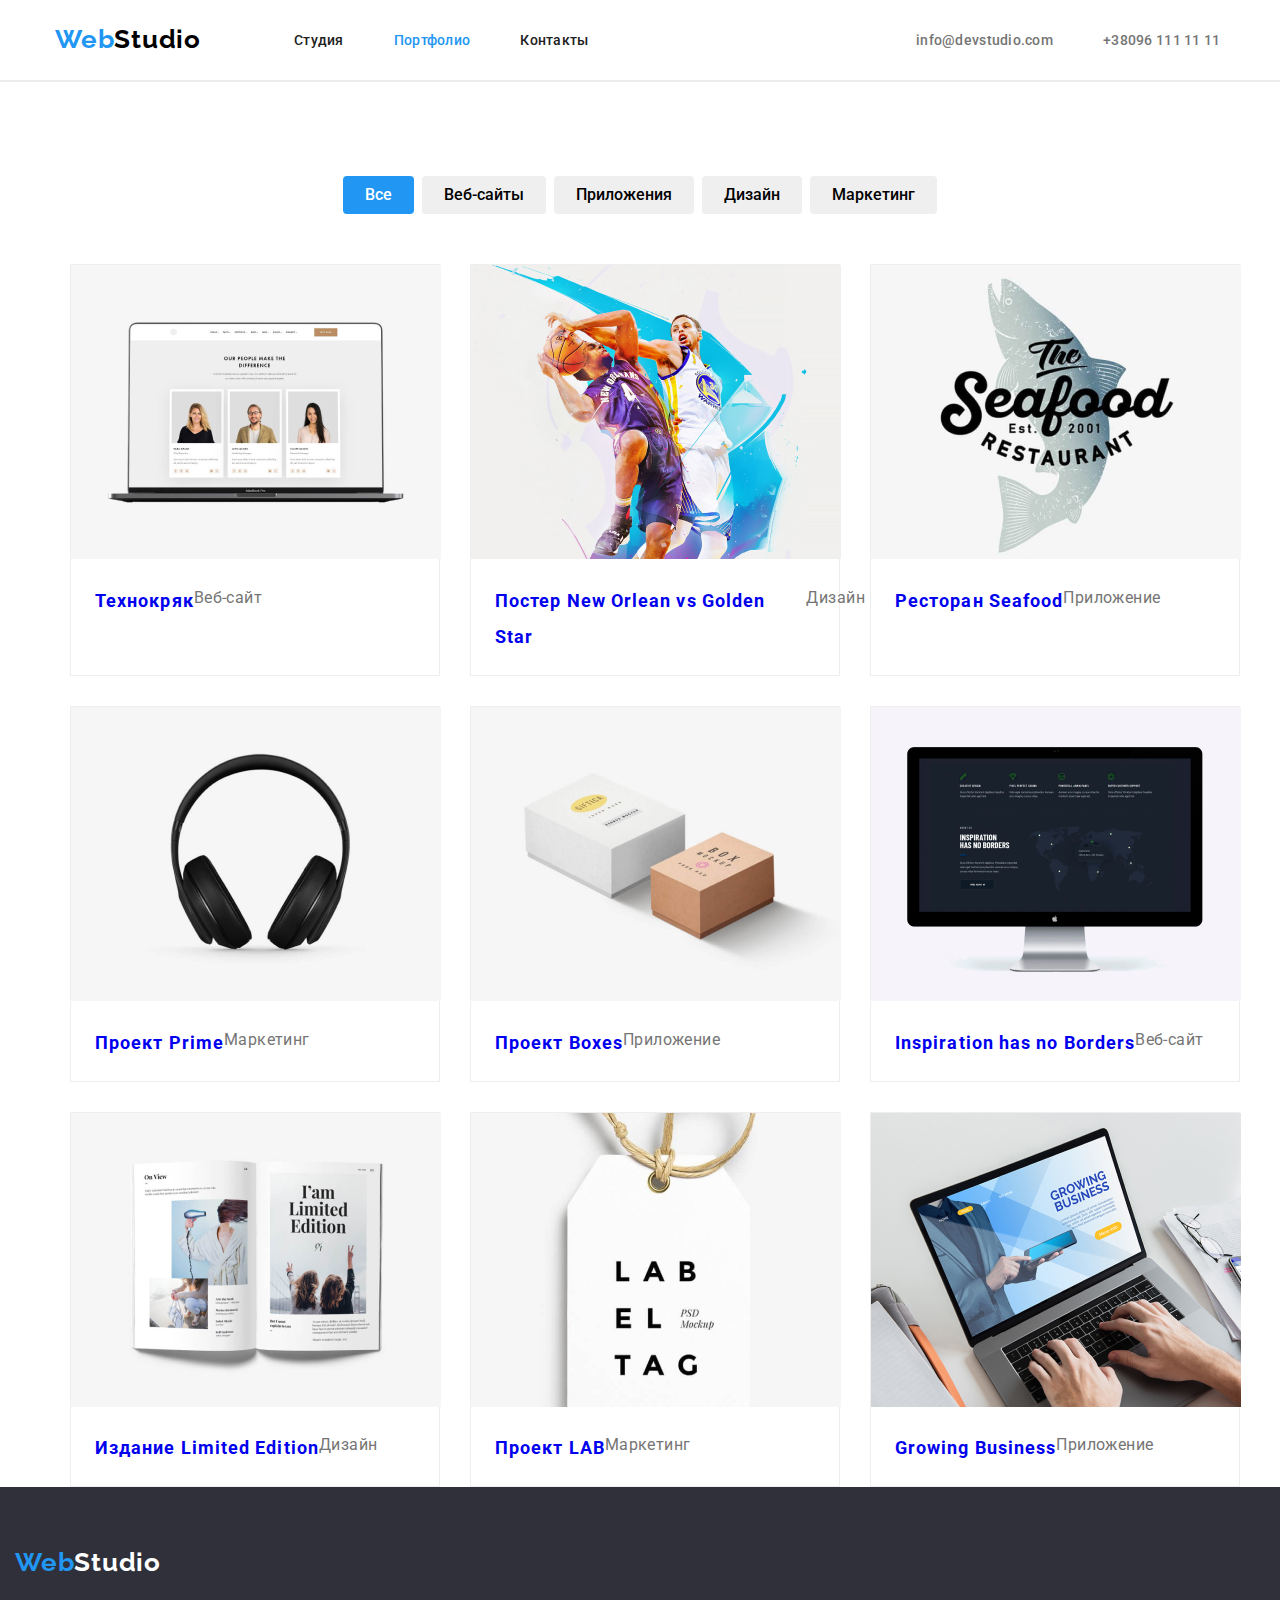
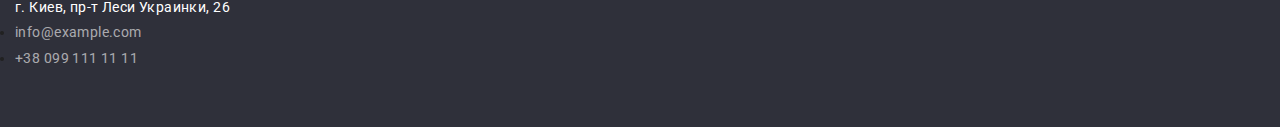
==== portfolio.html @ 65548385 "валидность" ====
<!DOCTYPE html>
<html lang="ru">
<head>
    <meta charset="UTF-8">
    <meta name="viewport" content="width=device-width, initial-scale=1.0">
    <meta http-equiv="X-UA-Compatible" content="IE=Edge">
    <title>Portfolio</title>
    <link rel="stylesheet" href="https://cdnjs.cloudflare.com/ajax/libs/modern-normalize/1.0.0/modern-normalize.min.css"
        integrity="sha512-ISS7cAi1PEhQ8jnbJpJZMd29NlhNj4AWYyLOSp2CE/CsHxTCu+r+t0D2yoJudVrd0/8fTVPUVDzY5Tvli75u/g=="
        crossorigin="anonymous" />
        <link rel="preconnect" href="https://fonts.gstatic.com">
        <link href="https://fonts.googleapis.com/css2?family=Raleway:wght@500&family=Roboto:wght@400;500;700;900&display=swap"
            rel="stylesheet">
       <link rel="stylesheet" href="./css/styles.css">
    <link rel="preconnect" href="https://fonts.gstatic.com">
</head>
<body>
        <!--Начало шапки-->
        <header>
            <div class="container">
                <nav class="header-element">
                    <!--Лого сайта-->
                    <a class="header-element logo" href="./">Web<span class="logotop">Studio</span></a>
                    <ul class="header-element navigation list">
                        <!--Панель навигации-->
                        <li class="header-element studio-link"><a class="header-element header-link"
                                href="./">Студия</a></li>
                        <li class="header-element portfolio-link"><a class="header-element current header-link"
                                href="./portfolio.html">Портфолио</a></li>
                        <li class="header-element contacts-link"><a class="header-element header-link" href="./">Контакты</a>
                        </li>
                        <!--Нужна ссылка/переделать на кнопку-->
                    </ul>
                </nav>
                <ul class="contacts list header-element">
                    <!--строка контактов-->
                    <li class="header-element header-mail"><a class="header-element header-link"
                            href="mailto:info@devstudio.com">info@devstudio.com</a></li>
                    <li class="header-element header-tel"><a class="header-element header-link" href="tel:+380961111111">+38096
                            111 11
                            11</a></li>
                </ul>
            </div>
        </header>
        <!--Конец шапки-->
        <hr class="portfolio-hr">

<main> <!-- Этот тег убирать вообще?-->
<!--Начало портфолио-->
    <section>
        <h1 class="main-title hidden">Портфолио</h1>
    <ul class="filtres list">
        <li><button class="current-button" name="works-filter" type="button">Все</button></li>
        <li><button name="works-filter" type="button">Веб-сайты</button></li>
        <li><button name="works-filter" type="button">Приложения</button></li>
        <li><button name="works-filter" type="button">Дизайн</button></li>
        <li><button name="works-filter" type="button">Маркетинг</button></li>
    </ul>


    <div class="container portfolio-innerheit">
    <ul class="portfolio-innerheit list">
        <li class="portfolio-item"><a href="./"><img src="./images/teh-crack.jpg" alt="ноутбук с открытым на нём сайтом"><div class="container"><h3>Технокряк</h3><p>Веб-сайт</p></div></a></li>
        <li class="portfolio-item"><a href="./"><img src="./images/poster-basket.jpg" alt="Двое игроков в баскетбол"><div class="container"><h3>Постер New Orlean vs Golden Star</h3><p>Дизайн</p></div></a></li>
        <li class="portfolio-item"><a href="./"><img src="./images/seafood-rest.jpg" alt="Логотип рыбного ресторана"><div class="container"><h3>Ресторан Seafood</h3><p>Приложение</p></div></a></li>

        <li class="portfolio-item"><a href="./"><img src="./images/prime-proj.jpg" alt="наушники большие"><div class="container"><h3>Проект Prime</h3><p>Маркетинг</p></div></a></li>
        <li class="portfolio-item"><a href="./"><img src="./images/boxes-proj.jpg" alt="коробки"><div class="container"><h3>Проект Boxes</h3><p>Приложение</p></div></a></li>
        <li class="portfolio-item"><a href="./"><img src="./images/web-ihnb.jpg" alt="монитор"><div class="container"><h3>Inspiration has no Borders</h3><p>Веб-сайт</p></div></a></li>

        <li class="portfolio-item"><a href="./"><img src="./images/pub-limited-ed.jpg" alt="журнал"><div class="container"><h3>Издание Limited Edition</h3><p>Дизайн</p></div></a></li>
        <li class="portfolio-item"><a href="./"><img src="./images/lab-proj.jpg" alt="бирка с текстом"><div class="container"><h3>Проект LAB</h3><p>Маркетинг</p></div></a></li>
        <li class="portfolio-item"><a href="./"><img src="./images/growing-busines.jpg" alt="ноутбук с изображением человека, держащего планшет"><div class="container"><h3>Growing Business</h3><p>Приложение</p></div></a></li>
    </div>
    </ul>
    </section>
<!--Конец портфолио-->   
</main>
<!-- Подвал -->
<footer>
    <div class="footer-container">
        <a href="./" class="logo">Web<span class="logobot">Studio</span></a>
        <address class="footer-address">г. Киев, пр-т Леси Украинки, 26</address>
        <ul class="footer-contacts">
            <li><a href="mailto:info@example.com">info@example.com</a></li>
            <li><a href="tel:+380991111111">+38 099 111 11 11</a></li>
        </ul>
    </div>
</footer>
<!--Конец подвала-->
</body>
</html>
---- css/styles.css ----
html {
  box-sizing: border-box;
}

*,
*::before,
*::after {
  box-sizing: inherit;
  margin: 0;
  padding: 0;
}

:root {
  /* База */

  --white-color: #ffffff;

  /* Задники */
  --important-background-color: #2f303a;
  --odd-section-background-color: #f5f4fa;
  --inactive-background-color: #f5f4fa;
  --main-bg-color: var(--white-color);

  /* Лого */
  --logo-bottom: var(--white-color);
  --logo-top: #000000;
  --logo-color: #2196f3;

  /* Текст */
  --main-text-color: #212121;
  --regular-text-color: #757575;

  --footer-link-color: rgba(255, 255, 255, 0.6);
  --header-link-color: #212121;

  --pointer: #2196f3;

  --letter-spreding-for-headers: 0.06em;
}

/* глобальные значения */

body {
  background-color: var(--main-bg-color);
  color: var(--main-text-color);
  font-family: Roboto, sans-serif;
  font-size: 14px;
  line-height: 1.2;
  letter-spacing: 0.03em;
  margin: 0;
}

.hidden {
  /* display: none; */
  position: absolute;
  clip: rect(0 0 0 0);
  width: 1px;
  height: 1px;
  margin: 1px;
}

/* Общие элементы страниц */

/* Головняк */
header {
  background-color: var(--main-bg-color);
  letter-spacing: 0.02em;
}

nav .current {
  color: var(--pointer);
}

nav {
  width: 530px;
  font-weight: 500;
  margin-left: 15px;
}

/* делаем красивое лого */

.logo {
  text-decoration: none;
  color: var(--logo-color);
  font-family: Raleway, sans-serif;
  font-weight: bold;
  font-size: 26px;
  letter-spacing: 0.03em;
}

header .logo {
  margin: 24px 0 25px 0;
}

.logotop {
  color: var(--logo-top);
}

.logobot {
  color: var(--logo-bottom);
}

.header-element {
  display: flex;
  padding-left: 0;
}

.studio-link {
  margin: auto 0;
  margin-left: 93px;
}

.portfolio-link {
  margin: auto 0;
  margin-left: 50px;
}

.contacts-link {
  margin: auto 0;
  margin-left: 50px;
}

.header-mail {
  margin-left: 331px;
}

.header-tel {
  margin-left: 50px;
}

.contacts.header-element {
  margin-right: 15px;
}

/* Подвал */
footer {
  background-color: var(--important-background-color);
  padding: 60px 0;
  min-width: 1200px;
}

.footer-contacts li {
  margin-top: 9px;
}

footer a {
  color: var(--footer-link-color);
  text-decoration: none;
}

.footer-container {
  min-width: 1200px;
  padding-left: 15px;
}

.footer-address {
  margin-top: 20px;
}

/* Конец подвала */

.container {
  display: flex;
  width: 1200px;
  margin: auto;
}

.main-title {
  font-weight: 900;
  font-size: 44px;
  line-height: 1.36;
  text-align: center;
  letter-spacing: var(--letter-spreding-for-headers);
  text-transform: uppercase;
  color: var(--white-color);
  width: 696px;
}

/* заставляем адрес выглядеть правильно */

address {
  letter-spacing: 0.03em;
  font-weight: 400;
  color: var(--white-color);
  font-style: normal;
}

/* управляем внешностью списков */

.list {
  list-style: none;
}

/* управляем внешностью ссылок */

.header-link {
  font-weight: 500;
  color: var(--main-text-color);
  text-decoration: none;
  margin-top: auto;
  margin-bottom: auto;
}

.contacts a {
  color: var(--regular-text-color);
  text-decoration: none;
}

/* позиционирование над элементом */

a:hover,
a:focus {
  color: var(--pointer);
}

/* задаём цвет фона для нечётных элементов */

.main-index-element:last-child {
  background-color: var(--odd-section-background-color);
}

/* кнопки */
.button {
  color: var(--main-text-color);
  background-color: var(--main-bg-color);
  border-radius: 4px;
  border: 0;
  cursor: pointer;
}

button[type='button'] {
  font-family: inherit;
  font-weight: 500;
  font-size: 16px;
  line-height: 1.62;
  text-align: center;
  border-radius: 4px;
  border: 0;
}

button[name='works-filter'] {
  font-family: inherit;
  font-weight: 500;
  font-size: 16px;
  line-height: 1.62;
  text-align: center;
  border-radius: 4px;
  border: 0;
  padding: 6px 22px;
  cursor: pointer;
}

.current-button {
  background-color: var(--pointer);
  color: var(--white-color);
}

button[name='works-filter']:hover,
button[name='works-filter']:focus {
  background-color: var(--pointer);
  color: var(--white-color);
  border-radius: 4px;
  border: 0 solid #ffffff;
  padding: 6px 22px;
}

.button.primary {
  color: var(--white-color);
  background-color: var(--pointer);
  font-weight: bold;
  font-size: 16px;
  line-height: 1.87;
  letter-spacing: var(--letter-spreding-for-headers);
  padding: 10px 32px;
  margin-top: 30px;
}

button.inactive {
  color: var(--main-text-color);
  background-color: var(--inactive-background-color);
}

.section-title {
  font-weight: bold;
  font-size: 36px;
  line-height: 1.17;
  text-align: center;
}

/* Элементы индекса */

.banner {
  display: flex;
  flex-direction: column;
  justify-content: center;
  align-items: center;
  text-align: center;
  background-color: var(--important-background-color);
  min-width: 1200px;
}

.banner .container {
  display: flex;
  flex-direction: column;
  align-items: center;
  margin: 200px auto;
  width: 696px;
}

.advantages {
  padding: 94px 0;
  display: flex;
  justify-content: center;
}

.advantages p {
  color: var(--regular-text-color);
  line-height: 1.71;
}

.advantages h3 {
  text-transform: uppercase;
}

.team .list,
.abought-work .list {
  display: flex;
  justify-content: center;
}

.advantages-list-item {
  margin-left: 30px;
}

.advantages-list-item:first-child {
  margin-left: 0;
}

.abought-work {
  margin-top: 94px;
}

.work-list {
  margin-top: 50px;
  margin-left: -30px;
}

.work-list li {
  margin-left: 30px;
}

.team {
  margin-top: 94px;
  padding: 94px 215px;
  min-width: 1200px;
}

.team-list {
  margin-top: 30px;
}

.team li {
  margin-left: 30px;
  background-color: #ffffff;
  width: 270px;
}

.team li:first-child {
  margin-left: 0;
}

.team img {
  width: 270px;
}

.team .container {
  width: 270px;
  padding: 30px 0;
  display: flex;
  flex-direction: column;
}

.team p,
.team h3 {
  margin: 0 auto;
}

.advantages-list,
.team-list {
  margin-left: auto;
  margin-right: auto;
}

.advantages-list-item,
.team-member {
  display: inline-block;
  width: 270px;
}

.team-member {
  box-shadow: 0px 1px 3px rgba(0, 0, 0, 0.12), 0px 1px 1px rgba(0, 0, 0, 0.14),
    0px 2px 1px rgba(0, 0, 0, 0.2);
  border-radius: 0px 0px 4px 4px;
}

/* Элементы портфолио */

.portfolio-hr {
  border: 1px solid #ececec;
}

.filtres {
  display: flex;
  justify-content: center;
  flex-basis: calc(100% / 5 - 10px);
  margin-top: 94px;
  margin-left: -8px;
}

.filtres li {
  margin-left: 8px;
}

.container .portfolio-innerheit {
  display: flex;
  flex-wrap: wrap;
  margin-top: 20px;
}

.portfolio-item {
  margin-left: 30px;
  margin-top: 30px;
  flex-basis: calc(100% / 3 - 30px);
  border: 1px solid #eeeeee;
  width: 370px;
}

.portfolio-item .container {
  margin: 20px 24px;
  width: 370px;
}

.portfolio-innerheit a:visited {
  text-decoration: none;
  color: var(--main-text-color);
}

.portfolio-innerheit h3 {
  letter-spacing: var(--letter-spreding-for-headers);
}

.portfolio-innerheit p {
  color: var(--regular-text-color);
  font-size: 16px;
  line-height: 1.87;
}

.portfolio-innerheit h3 {
  font-weight: bold;
  font-size: 18px;
  line-height: 2;
  letter-spacing: var(--letter-spreding-for-headers);
}

.portfolio-innerheit a {
  text-decoration: none;
}
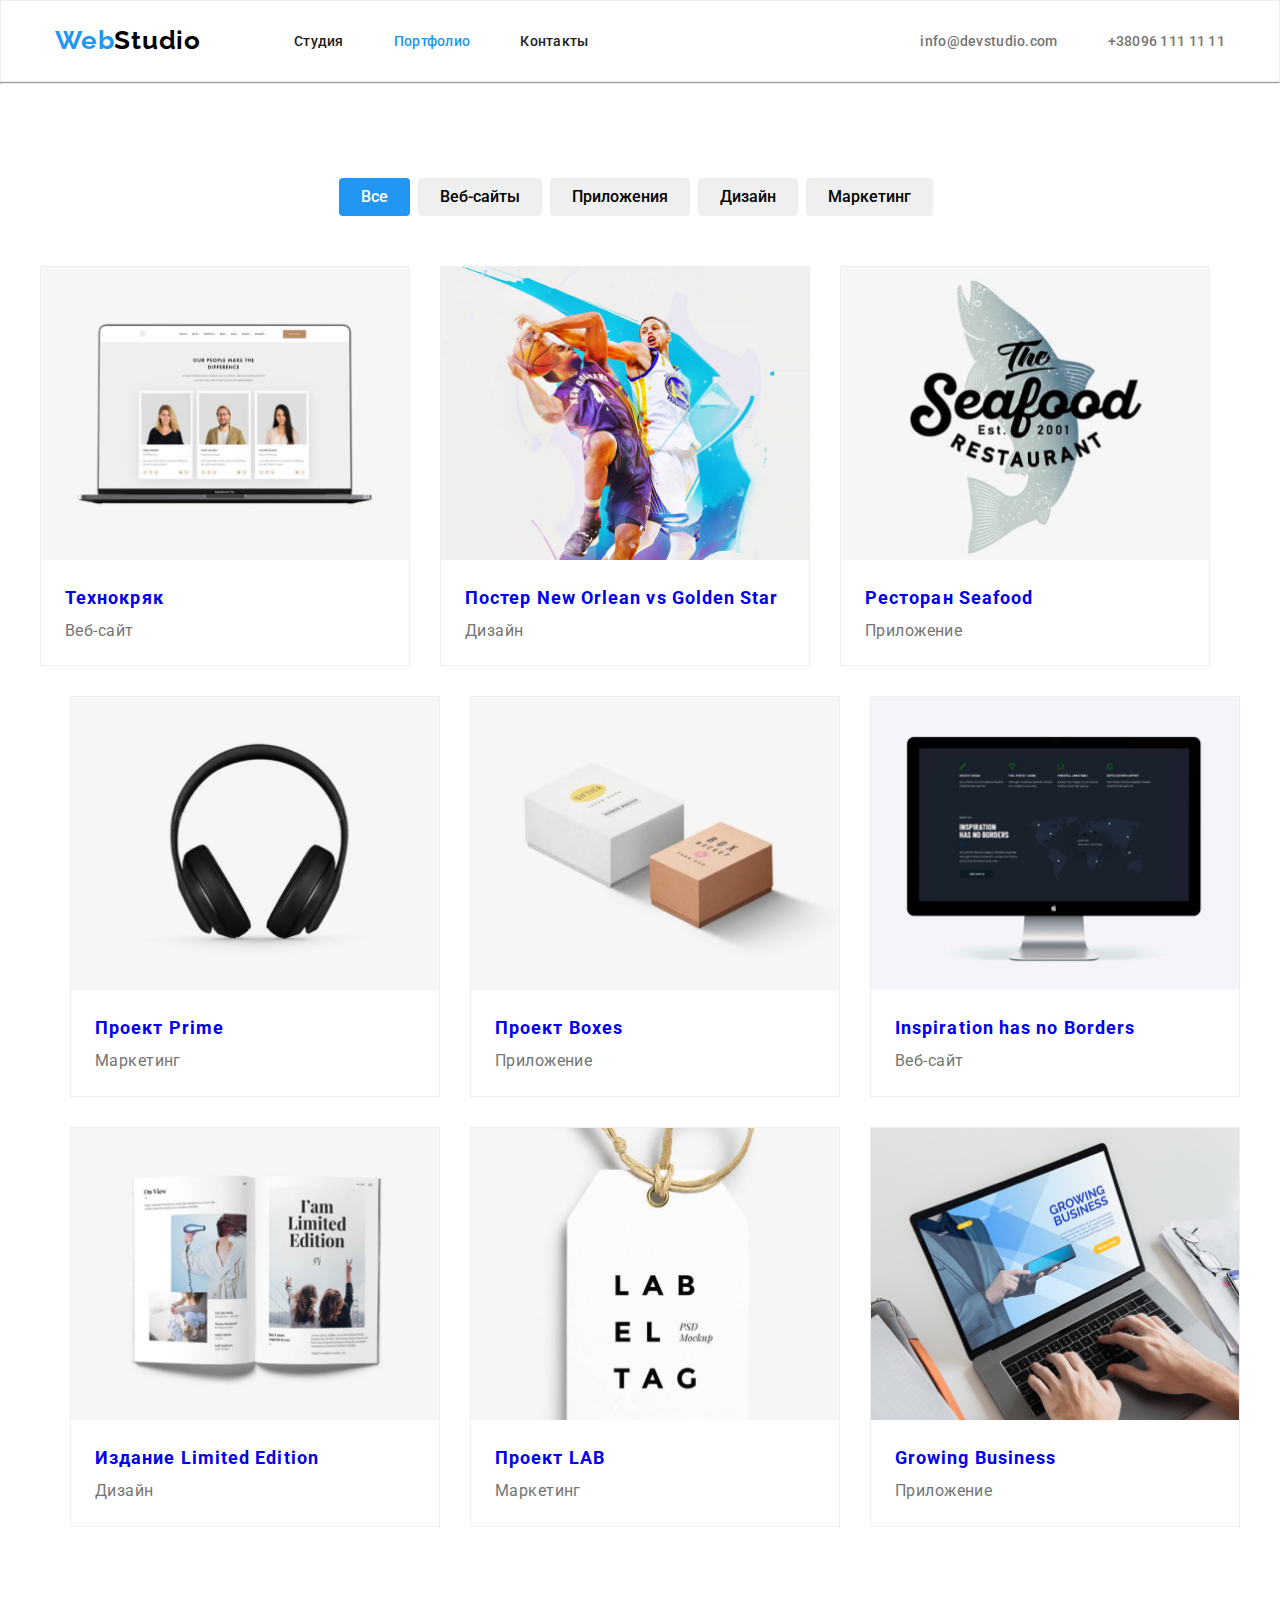
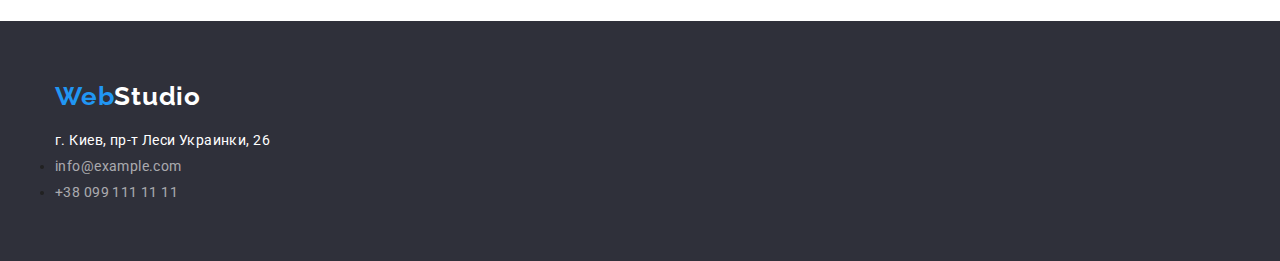
==== commit f17e050f: "отредактированы падинги" ====
--- a/portfolio.html
+++ b/portfolio.html
@@ -45,7 +45,7 @@
         <!--Конец шапки-->
         <hr class="portfolio-hr">
 
-<main> <!-- Этот тег убирать вообще?-->
+<main class="portfolio-main">
 <!--Начало портфолио-->
     <section>
         <h1 class="main-title hidden">Портфолио</h1>
@@ -71,8 +71,8 @@
         <li class="portfolio-item"><a href="./"><img src="./images/pub-limited-ed.jpg" alt="журнал"><div class="container"><h3>Издание Limited Edition</h3><p>Дизайн</p></div></a></li>
         <li class="portfolio-item"><a href="./"><img src="./images/lab-proj.jpg" alt="бирка с текстом"><div class="container"><h3>Проект LAB</h3><p>Маркетинг</p></div></a></li>
         <li class="portfolio-item"><a href="./"><img src="./images/growing-busines.jpg" alt="ноутбук с изображением человека, держащего планшет"><div class="container"><h3>Growing Business</h3><p>Приложение</p></div></a></li>
+    </ul>
     </div>
-    </ul>
     </section>
 <!--Конец портфолио-->   
 </main>
--- a/css/styles.css
+++ b/css/styles.css
@@ -10,6 +10,22 @@
   padding: 0;
 }
 
+h1,
+h2,
+h3,
+h4,
+h5,
+h6 {
+  padding: 0;
+  margin: 0;
+}
+
+img {
+  display: block;
+  max-width: 100%;
+  height: auto;
+}
+
 :root {
   /* База */
 
@@ -35,7 +51,14 @@
 
   --pointer: #2196f3;
 
+  --common-font-size: 16px;
+
   --letter-spreding-for-headers: 0.06em;
+  --standard-width: 270px;
+  --standard-margin: 30px;
+  --margin-header: 50px;
+  --vertical-distance: 94px;
+  --site-width: 1200px;
 }
 
 /* глобальные значения */
@@ -65,6 +88,7 @@
 header {
   background-color: var(--main-bg-color);
   letter-spacing: 0.02em;
+  border: 1px solid #ececec;
 }
 
 nav .current {
@@ -85,6 +109,7 @@
   font-family: Raleway, sans-serif;
   font-weight: bold;
   font-size: 26px;
+  line-height: 1.2;
   letter-spacing: 0.03em;
 }
 
@@ -103,6 +128,14 @@
 .header-element {
   display: flex;
   padding-left: 0;
+}
+
+.header-link {
+  font-weight: 500;
+  color: var(--main-text-color);
+  text-decoration: none;
+  margin-top: auto;
+  margin-bottom: auto;
 }
 
 .studio-link {
@@ -112,23 +145,20 @@
 
 .portfolio-link {
   margin: auto 0;
-  margin-left: 50px;
+  margin-left: var(--margin-header);
 }
 
 .contacts-link {
   margin: auto 0;
-  margin-left: 50px;
-}
-
-.header-mail {
-  margin-left: 331px;
+  margin-left: var(--margin-header);
 }
 
 .header-tel {
-  margin-left: 50px;
+  margin-left: var(--margin-header);
 }
 
 .contacts.header-element {
+  margin-left: auto;
   margin-right: 15px;
 }
 
@@ -136,7 +166,7 @@
 footer {
   background-color: var(--important-background-color);
   padding: 60px 0;
-  min-width: 1200px;
+  min-width: var(--site-width);
 }
 
 .footer-contacts li {
@@ -149,8 +179,9 @@
 }
 
 .footer-container {
-  min-width: 1200px;
+  width: var(--site-width);
   padding-left: 15px;
+  margin: 0 auto;
 }
 
 .footer-address {
@@ -161,7 +192,7 @@
 
 .container {
   display: flex;
-  width: 1200px;
+  width: var(--site-width);
   margin: auto;
 }
 
@@ -178,7 +209,7 @@
 
 /* заставляем адрес выглядеть правильно */
 
-address {
+footer address {
   letter-spacing: 0.03em;
   font-weight: 400;
   color: var(--white-color);
@@ -192,14 +223,6 @@
 }
 
 /* управляем внешностью ссылок */
-
-.header-link {
-  font-weight: 500;
-  color: var(--main-text-color);
-  text-decoration: none;
-  margin-top: auto;
-  margin-bottom: auto;
-}
 
 .contacts a {
   color: var(--regular-text-color);
@@ -231,7 +254,7 @@
 button[type='button'] {
   font-family: inherit;
   font-weight: 500;
-  font-size: 16px;
+  font-size: var(--common-font-size);
   line-height: 1.62;
   text-align: center;
   border-radius: 4px;
@@ -241,7 +264,7 @@
 button[name='works-filter'] {
   font-family: inherit;
   font-weight: 500;
-  font-size: 16px;
+  font-size: var(--common-font-size);
   line-height: 1.62;
   text-align: center;
   border-radius: 4px;
@@ -268,11 +291,11 @@
   color: var(--white-color);
   background-color: var(--pointer);
   font-weight: bold;
-  font-size: 16px;
+  font-size: var(--common-font-size);
   line-height: 1.87;
   letter-spacing: var(--letter-spreding-for-headers);
   padding: 10px 32px;
-  margin-top: 30px;
+  margin-top: var(--standard-margin);
 }
 
 button.inactive {
@@ -296,7 +319,7 @@
   align-items: center;
   text-align: center;
   background-color: var(--important-background-color);
-  min-width: 1200px;
+  min-width: var(--site-width);
 }
 
 .banner .container {
@@ -308,18 +331,37 @@
 }
 
 .advantages {
-  padding: 94px 0;
+  padding-top: var(--vertical-distance);
+  padding-bottom: var(--vertical-distance);
   display: flex;
   justify-content: center;
 }
 
 .advantages p {
+  margin-top: 10px;
   color: var(--regular-text-color);
   line-height: 1.71;
 }
 
-.advantages h3 {
+.advantages-list h3 {
+  color: var(--main-text-color);
+  font-weight: bold;
+  font-size: 14px;
+  line-height: var(--common-font-size);
+  letter-spacing: 0.03em;
   text-transform: uppercase;
+}
+
+.advantages-list-item {
+  margin-left: var(--standard-margin);
+}
+
+.advantages-list-item:first-child {
+  margin-left: 0;
+}
+
+.abought-work {
+  padding-bottom: var(--vertical-distance);
 }
 
 .team .list,
@@ -328,41 +370,38 @@
   justify-content: center;
 }
 
-.advantages-list-item {
-  margin-left: 30px;
-}
-
-.advantages-list-item:first-child {
-  margin-left: 0;
-}
-
-.abought-work {
-  margin-top: 94px;
+.worklist-container {
+  width: var(--site-width);
+  padding: 0 15px;
+  margin: 0 auto;
 }
 
 .work-list {
+  display: flex;
+  flex-wrap: wrap;
   margin-top: 50px;
   margin-left: -30px;
 }
 
 .work-list li {
-  margin-left: 30px;
+  margin-left: var(--standard-margin);
+  flex-basis: calc(100% / 3 - var(--standard-margin));
 }
 
 .team {
-  margin-top: 94px;
-  padding: 94px 215px;
-  min-width: 1200px;
+  padding: var(--vertical-distance) 0 0 0;
+  min-width: var(--site-width);
+  padding-bottom: var(--vertical-distance);
 }
 
 .team-list {
-  margin-top: 30px;
+  margin-top: 50px;
 }
 
 .team li {
-  margin-left: 30px;
+  margin-left: var(--standard-margin);
   background-color: #ffffff;
-  width: 270px;
+  width: var(--standard-width);
 }
 
 .team li:first-child {
@@ -370,11 +409,11 @@
 }
 
 .team img {
-  width: 270px;
+  width: var(--standard-width);
 }
 
 .team .container {
-  width: 270px;
+  width: var(--standard-width);
   padding: 30px 0;
   display: flex;
   flex-direction: column;
@@ -394,26 +433,26 @@
 .advantages-list-item,
 .team-member {
   display: inline-block;
-  width: 270px;
+  width: var(--standard-width);
 }
 
 .team-member {
   box-shadow: 0px 1px 3px rgba(0, 0, 0, 0.12), 0px 1px 1px rgba(0, 0, 0, 0.14),
     0px 2px 1px rgba(0, 0, 0, 0.2);
-  border-radius: 0px 0px 4px 4px;
+  border-radius: 0 0 4px 4px;
 }
 
 /* Элементы портфолио */
 
-.portfolio-hr {
-  border: 1px solid #ececec;
+.portfolio-main {
+  padding-bottom: var(--vertical-distance);
 }
 
 .filtres {
   display: flex;
   justify-content: center;
   flex-basis: calc(100% / 5 - 10px);
-  margin-top: 94px;
+  margin-top: var(--vertical-distance);
   margin-left: -8px;
 }
 
@@ -421,6 +460,10 @@
   margin-left: 8px;
 }
 
+.filtres li:first-child {
+  margin-left: 0;
+}
+
 .container .portfolio-innerheit {
   display: flex;
   flex-wrap: wrap;
@@ -428,14 +471,19 @@
 }
 
 .portfolio-item {
-  margin-left: 30px;
-  margin-top: 30px;
-  flex-basis: calc(100% / 3 - 30px);
+  margin-left: var(--standard-margin);
+  margin-top: var(--standard-margin);
+  flex-basis: calc(100% / 3 - var(--standard-margin));
   border: 1px solid #eeeeee;
   width: 370px;
 }
 
+.portfolio-item:first-child {
+  margin-left: 0;
+}
+
 .portfolio-item .container {
+  flex-direction: column;
   margin: 20px 24px;
   width: 370px;
 }
@@ -451,7 +499,7 @@
 
 .portfolio-innerheit p {
   color: var(--regular-text-color);
-  font-size: 16px;
+  font-size: var(--common-font-size);
   line-height: 1.87;
 }
 
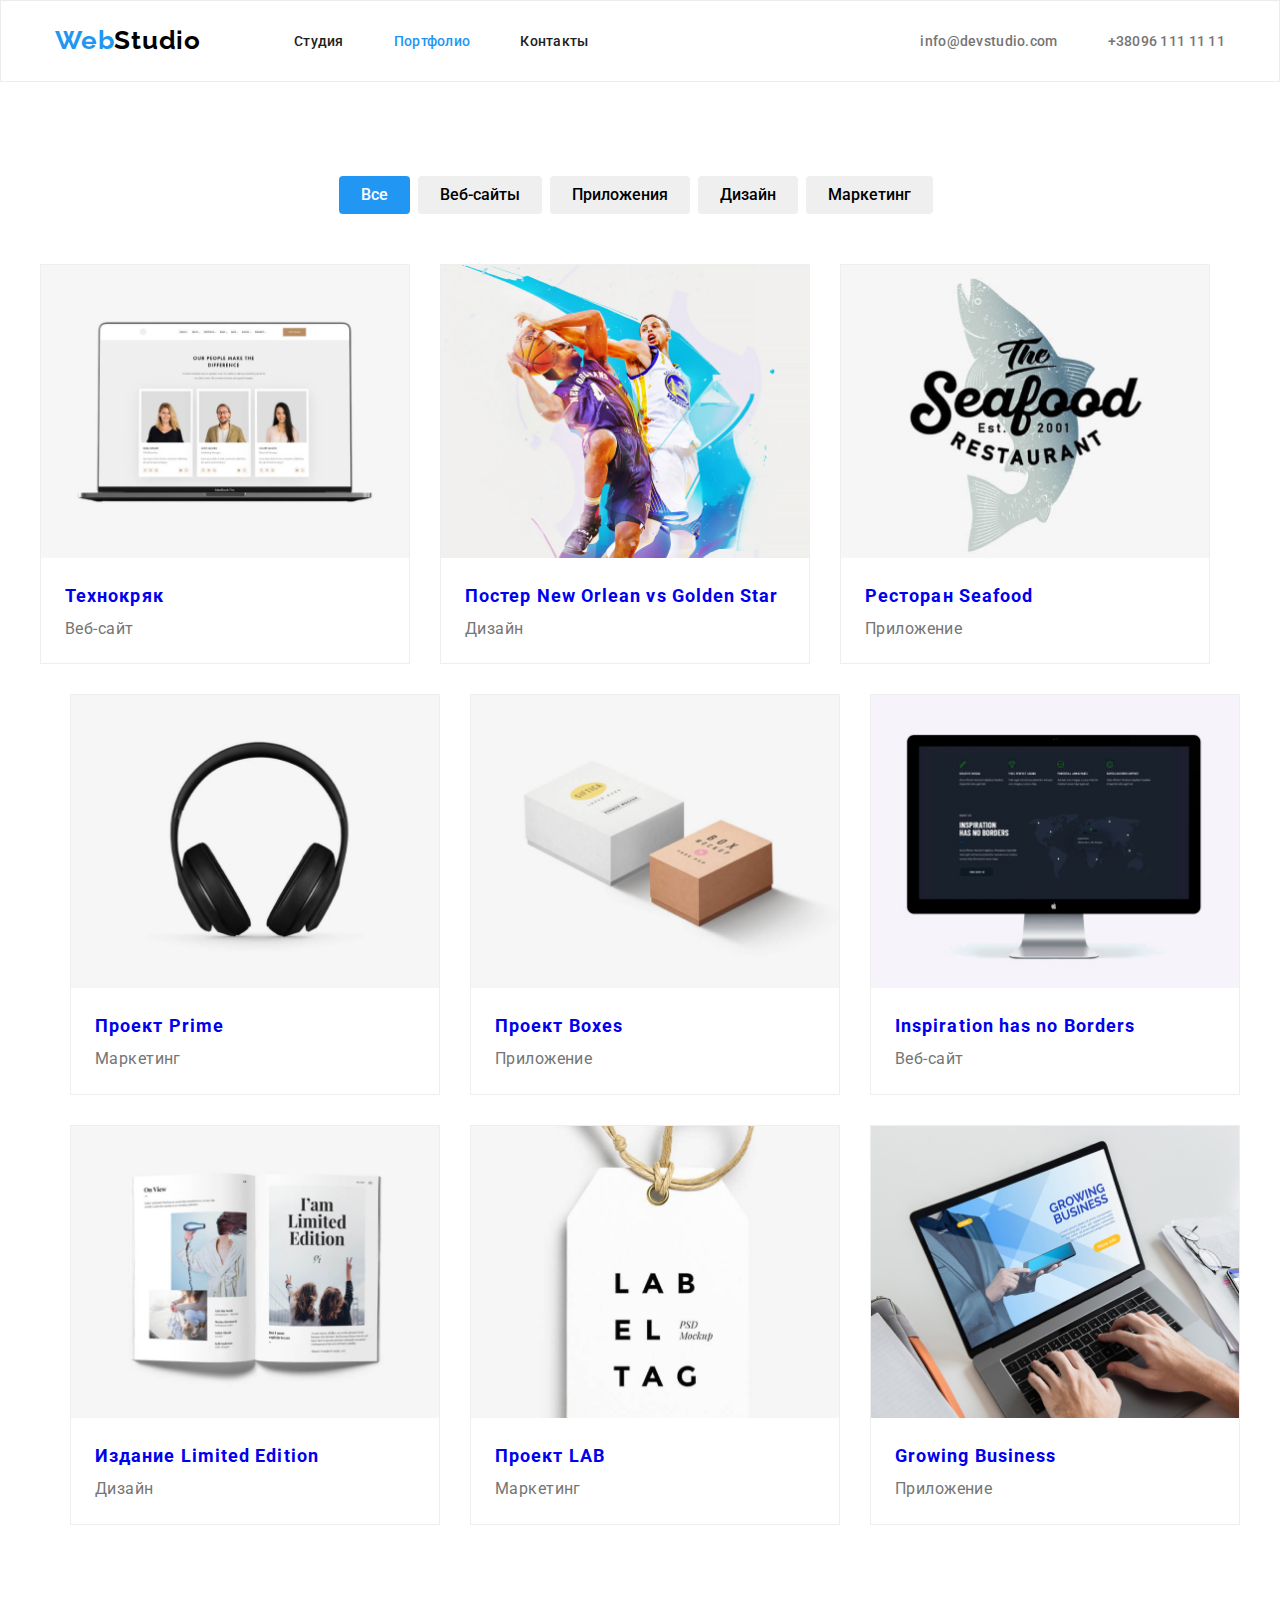
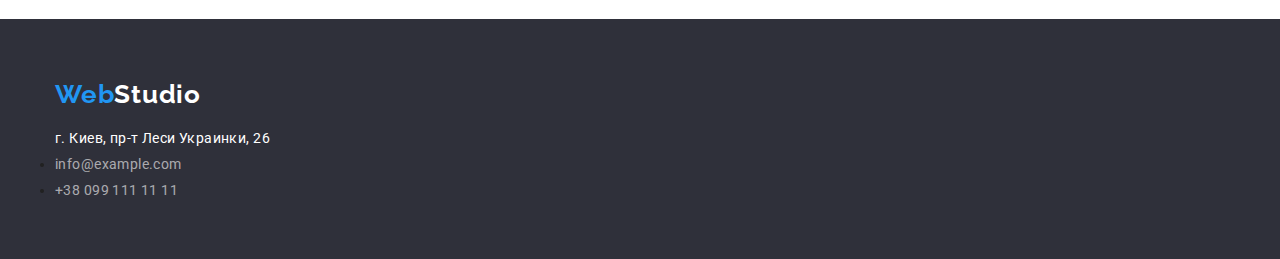
==== commit ef242453: "Удалена лишняя линия" ====
--- a/portfolio.html
+++ b/portfolio.html
@@ -43,7 +43,6 @@
             </div>
         </header>
         <!--Конец шапки-->
-        <hr class="portfolio-hr">
 
 <main class="portfolio-main">
 <!--Начало портфолио-->
--- a/css/styles.css
+++ b/css/styles.css
@@ -285,6 +285,8 @@
   border-radius: 4px;
   border: 0 solid #ffffff;
   padding: 6px 22px;
+  box-shadow: 0px 3px 1px rgba(0, 0, 0, 0.1), 0px 1px 2px rgba(0, 0, 0, 0.08),
+    0px 2px 2px rgba(0, 0, 0, 0.12);
 }
 
 .button.primary {
@@ -296,6 +298,7 @@
   letter-spacing: var(--letter-spreding-for-headers);
   padding: 10px 32px;
   margin-top: var(--standard-margin);
+  box-shadow: 0px 4px 4px rgba(0, 0, 0, 0.15);
 }
 
 button.inactive {
@@ -388,6 +391,10 @@
   flex-basis: calc(100% / 3 - var(--standard-margin));
 }
 
+.work-list li:first-child {
+  margin-left: 0;
+}
+
 .team {
   padding: var(--vertical-distance) 0 0 0;
   min-width: var(--site-width);
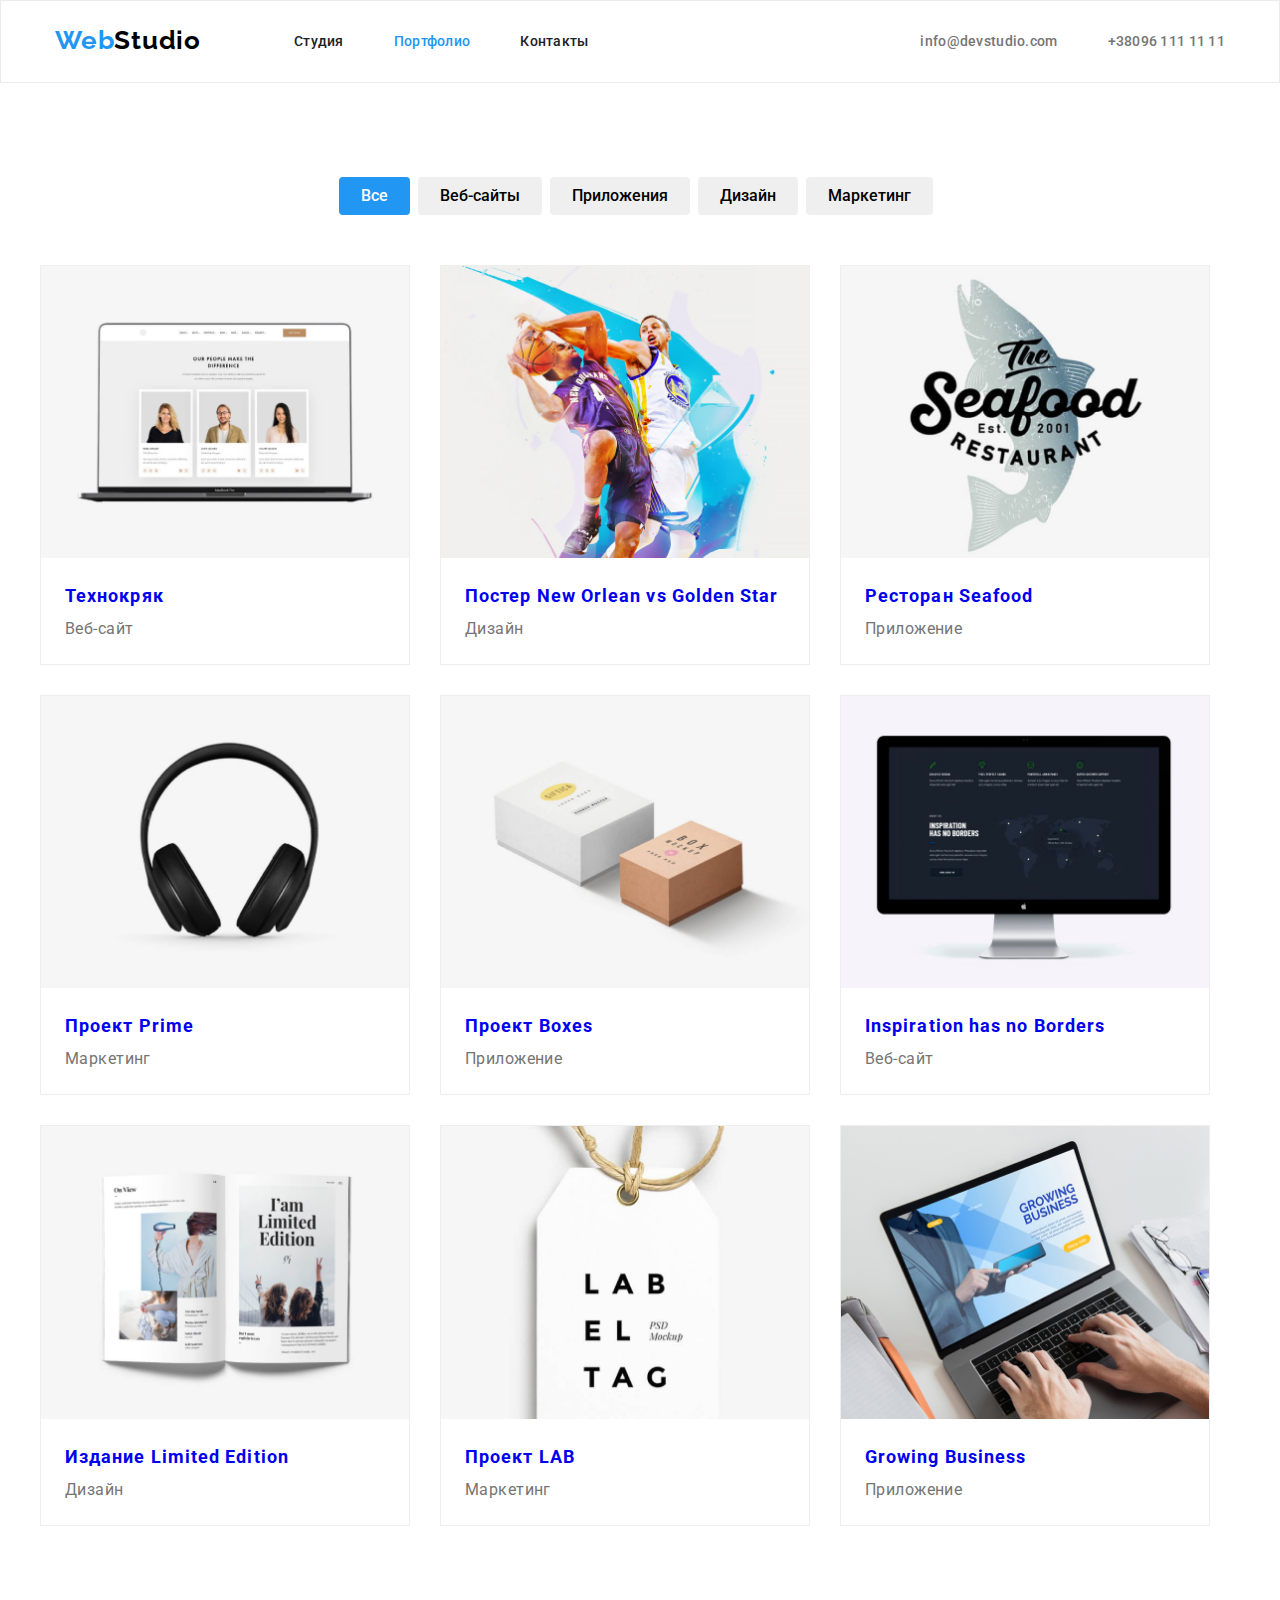
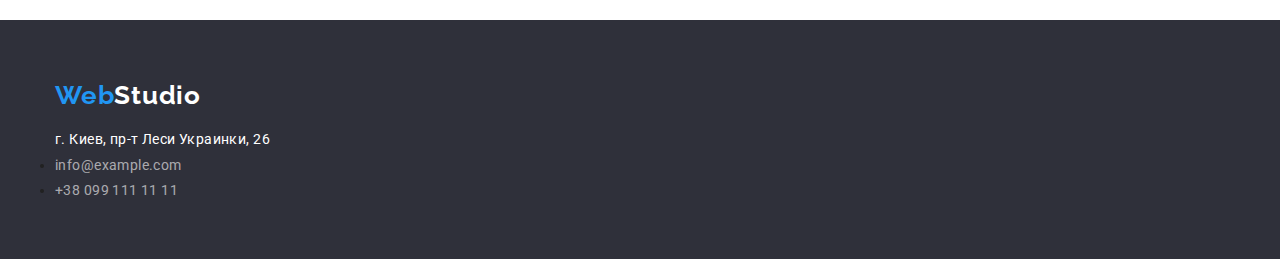
==== commit fbfb41ab: "мелкая правка" ====
--- a/portfolio.html
+++ b/portfolio.html
@@ -47,6 +47,7 @@
 <main class="portfolio-main">
 <!--Начало портфолио-->
     <section>
+        <div> 
         <h1 class="main-title hidden">Портфолио</h1>
     <ul class="filtres list">
         <li><button class="current-button" name="works-filter" type="button">Все</button></li>
@@ -55,7 +56,7 @@
         <li><button name="works-filter" type="button">Дизайн</button></li>
         <li><button name="works-filter" type="button">Маркетинг</button></li>
     </ul>
-
+        </div>
 
     <div class="container portfolio-innerheit">
     <ul class="portfolio-innerheit list">
--- a/css/styles.css
+++ b/css/styles.css
@@ -114,7 +114,7 @@
 }
 
 header .logo {
-  margin: 24px 0 25px 0;
+  padding: 24px 0 25px 0;
 }
 
 .logotop {
@@ -134,8 +134,8 @@
   font-weight: 500;
   color: var(--main-text-color);
   text-decoration: none;
-  margin-top: auto;
-  margin-bottom: auto;
+  padding-top: 32px;
+  padding-bottom: 32px;
 }
 
 .studio-link {
@@ -169,7 +169,11 @@
   min-width: var(--site-width);
 }
 
-.footer-contacts li {
+footer ul {
+  padding-top: 9px;
+}
+
+.footer-contacts li + li {
   margin-top: 9px;
 }
 
@@ -317,12 +321,10 @@
 
 .banner {
   display: flex;
-  flex-direction: column;
   justify-content: center;
   align-items: center;
-  text-align: center;
   background-color: var(--important-background-color);
-  min-width: var(--site-width);
+  max-width: var(--site-width);
 }
 
 .banner .container {
@@ -430,6 +432,9 @@
 .team h3 {
   margin: 0 auto;
 }
+.team p {
+  margin-top: 10px;
+}
 
 .advantages-list,
 .team-list {
@@ -489,6 +494,12 @@
   margin-left: 0;
 }
 
+/* чистим все левые элементы от левого падинга */
+
+.portfolio-item:nth-child(3n -2) {
+  margin-left: 0;
+}
+
 .portfolio-item .container {
   flex-direction: column;
   margin: 20px 24px;
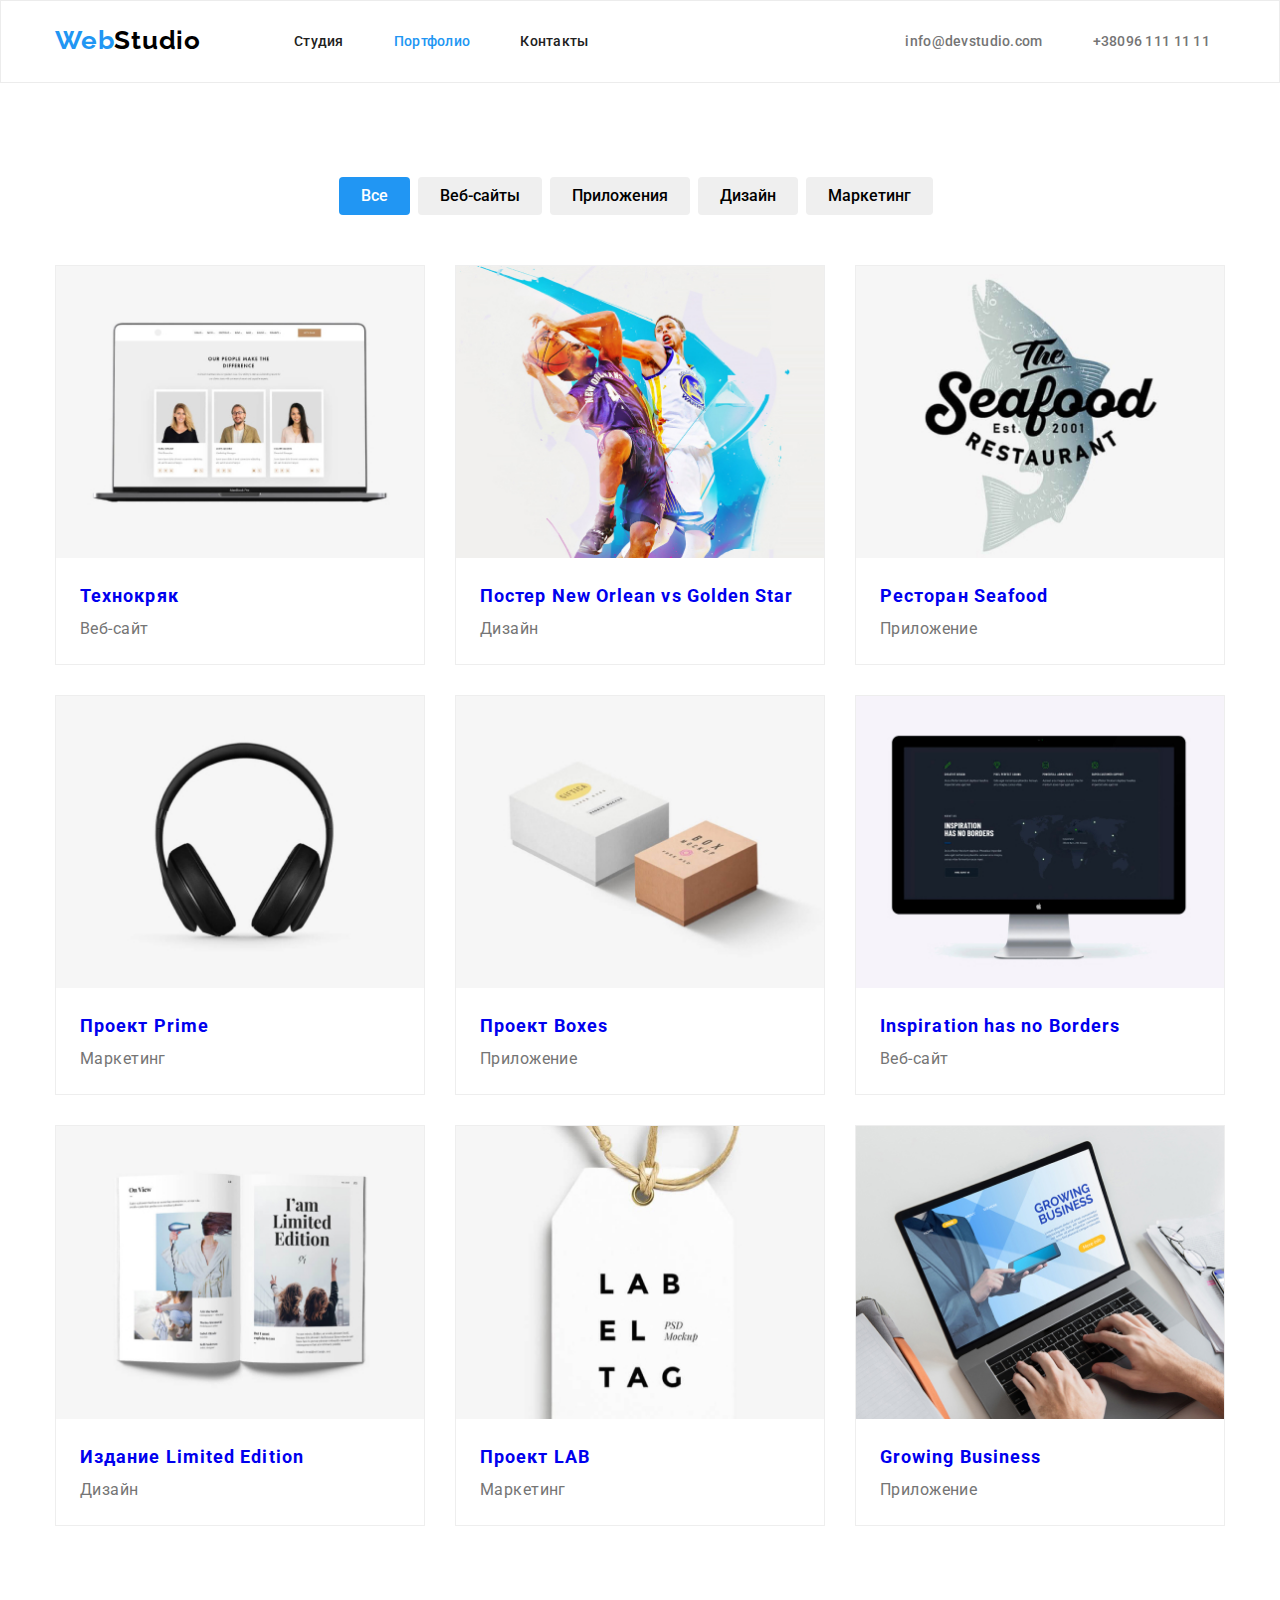
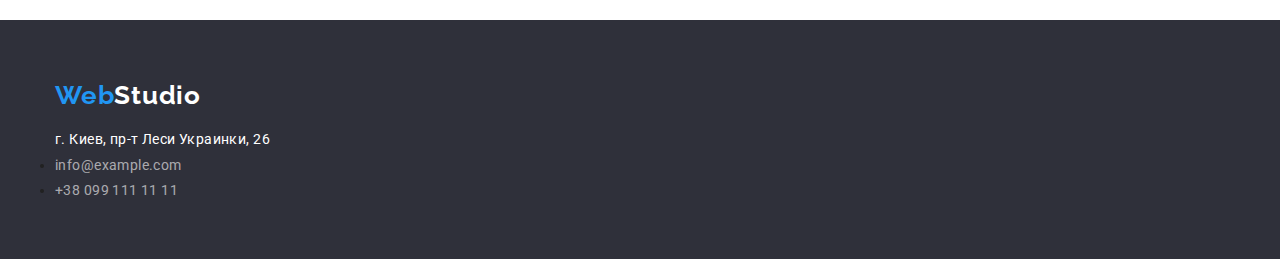
==== commit 2e12dccf: "Правки" ====
--- a/portfolio.html
+++ b/portfolio.html
@@ -17,7 +17,7 @@
 <body>
         <!--Начало шапки-->
         <header>
-            <div class="container">
+            <div class="container header-element">
                 <nav class="header-element">
                     <!--Лого сайта-->
                     <a class="header-element logo" href="./">Web<span class="logotop">Studio</span></a>
@@ -47,7 +47,7 @@
 <main class="portfolio-main">
 <!--Начало портфолио-->
     <section>
-        <div> 
+        <div class="containar"> 
         <h1 class="main-title hidden">Портфолио</h1>
     <ul class="filtres list">
         <li><button class="current-button" name="works-filter" type="button">Все</button></li>
--- a/css/styles.css
+++ b/css/styles.css
@@ -96,9 +96,7 @@
 }
 
 nav {
-  width: 530px;
   font-weight: 500;
-  margin-left: 15px;
 }
 
 /* делаем красивое лого */
@@ -130,6 +128,10 @@
   padding-left: 0;
 }
 
+.header-element.navigation.list {
+  margin-left: 93px;
+}
+
 .header-link {
   font-weight: 500;
   color: var(--main-text-color);
@@ -138,11 +140,6 @@
   padding-bottom: 32px;
 }
 
-.studio-link {
-  margin: auto 0;
-  margin-left: 93px;
-}
-
 .portfolio-link {
   margin: auto 0;
   margin-left: var(--margin-header);
@@ -170,7 +167,7 @@
 }
 
 footer ul {
-  padding-top: 9px;
+  margin-top: 9px;
 }
 
 .footer-contacts li + li {
@@ -195,8 +192,9 @@
 /* Конец подвала */
 
 .container {
-  display: flex;
   width: var(--site-width);
+  padding-left: 15px;
+  padding-right: 15px;
   margin: auto;
 }
 
@@ -294,15 +292,18 @@
 }
 
 .button.primary {
+  display: block;
+
   color: var(--white-color);
   background-color: var(--pointer);
   font-weight: bold;
   font-size: var(--common-font-size);
   line-height: 1.87;
   letter-spacing: var(--letter-spreding-for-headers);
+  box-shadow: 0px 4px 4px rgba(0, 0, 0, 0.15);
+
   padding: 10px 32px;
-  margin-top: var(--standard-margin);
-  box-shadow: 0px 4px 4px rgba(0, 0, 0, 0.15);
+  margin: var(--standard-margin) auto 0 auto;
 }
 
 button.inactive {
@@ -320,26 +321,18 @@
 /* Элементы индекса */
 
 .banner {
-  display: flex;
-  justify-content: center;
-  align-items: center;
   background-color: var(--important-background-color);
-  max-width: var(--site-width);
 }
 
 .banner .container {
-  display: flex;
-  flex-direction: column;
-  align-items: center;
-  margin: 200px auto;
+  padding: 200px 0;
+  margin: 0 auto;
   width: 696px;
 }
 
 .advantages {
   padding-top: var(--vertical-distance);
   padding-bottom: var(--vertical-distance);
-  display: flex;
-  justify-content: center;
 }
 
 .advantages p {
@@ -502,7 +495,7 @@
 
 .portfolio-item .container {
   flex-direction: column;
-  margin: 20px 24px;
+  padding: 20px 24px;
   width: 370px;
 }
 
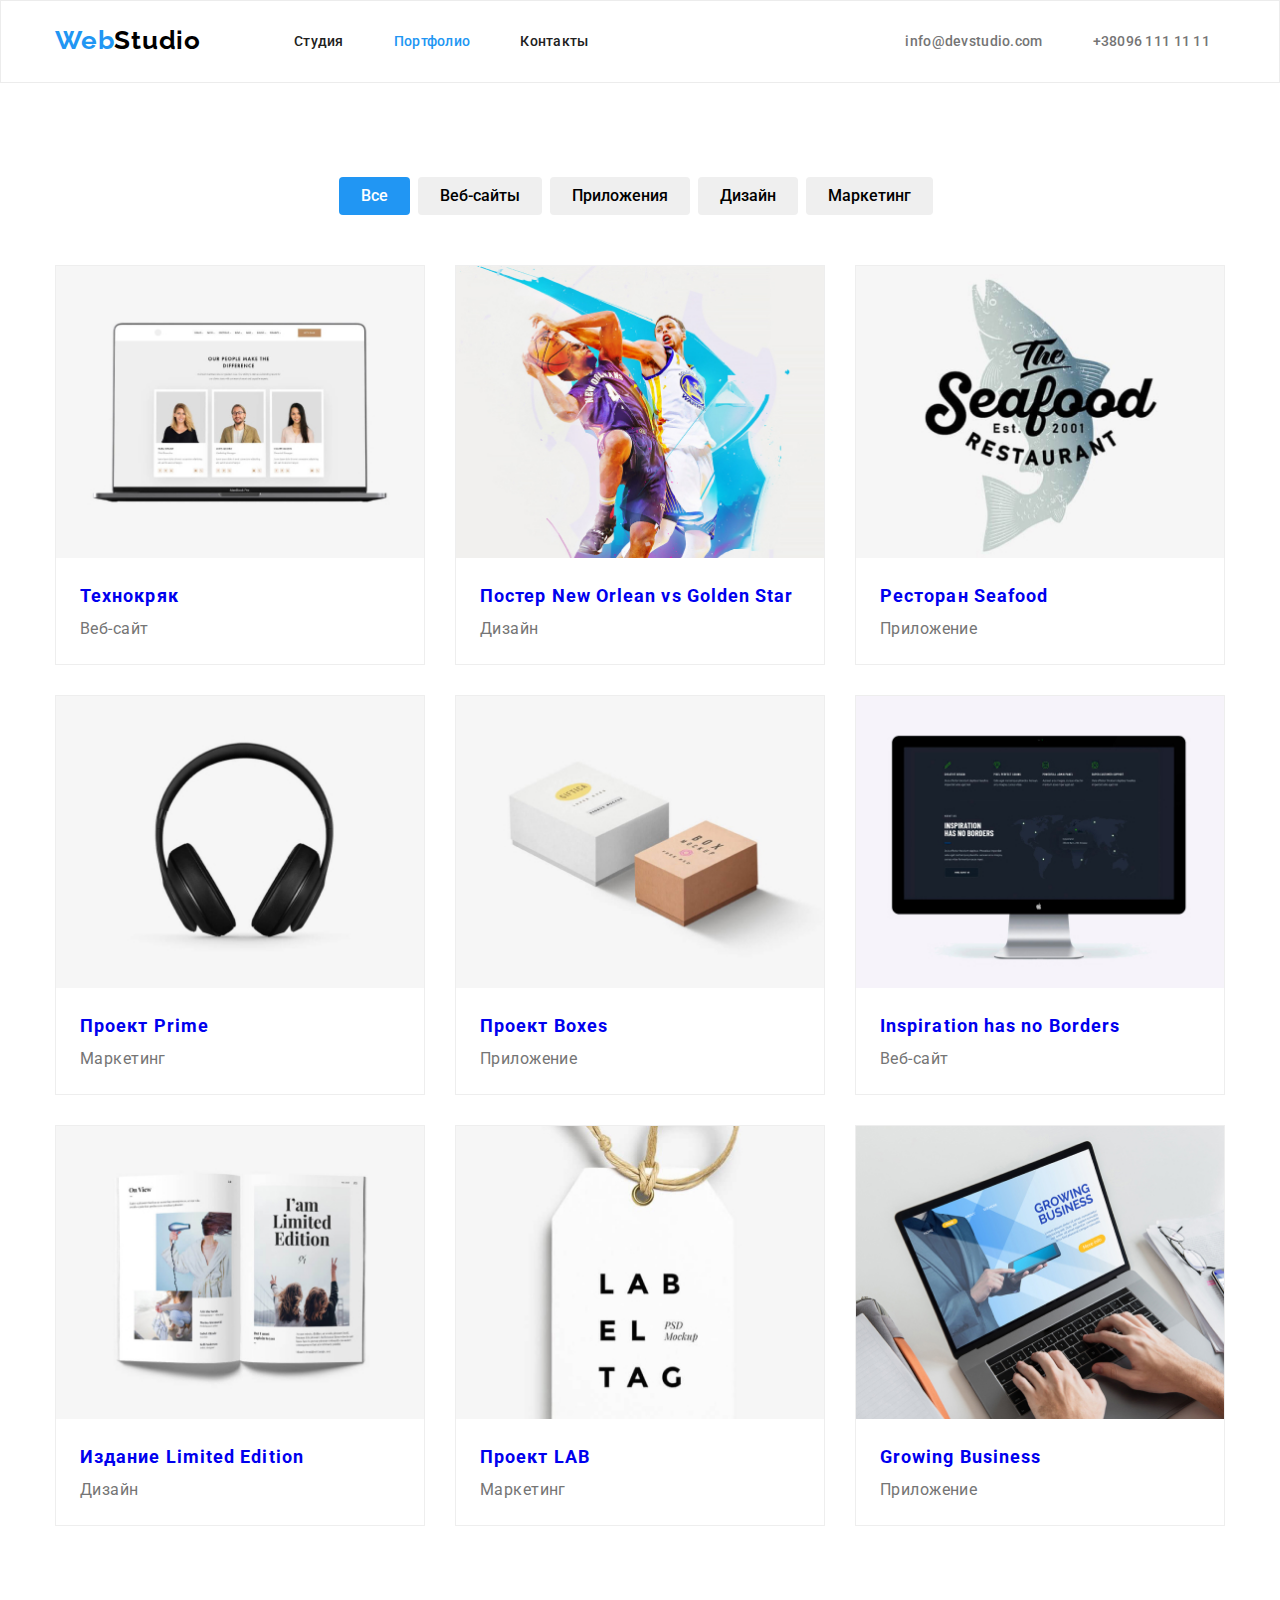
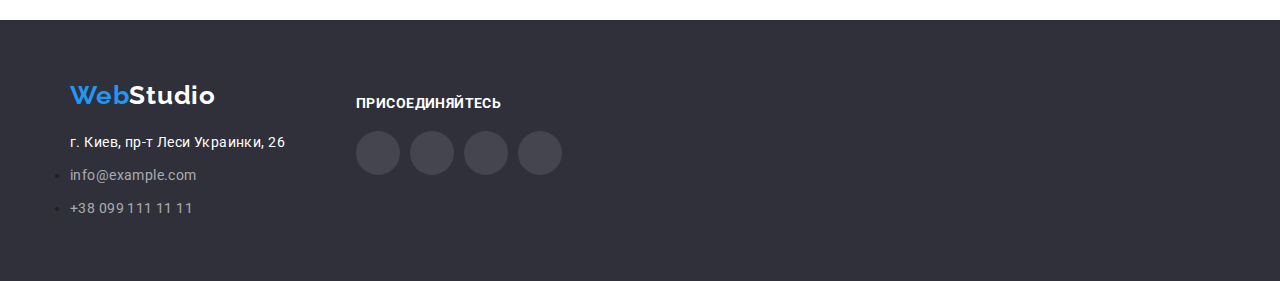
==== commit f0fdef73: "футер размечен" ====
--- a/portfolio.html
+++ b/portfolio.html
@@ -78,6 +78,7 @@
 </main>
 <!-- Подвал -->
 <footer>
+    <div class="container">
     <div class="footer-container">
         <a href="./" class="logo">Web<span class="logobot">Studio</span></a>
         <address class="footer-address">г. Киев, пр-т Леси Украинки, 26</address>
@@ -86,6 +87,16 @@
             <li><a href="tel:+380991111111">+38 099 111 11 11</a></li>
         </ul>
     </div>
+    <div class="footer-social">
+        <h3 class="footer-social-header">присоединяйтесь</h3>
+        <div class="social-nets-logos">
+            <div class="footer-instagram"></div>
+            <div class="footer-twitter"></div>
+            <div class="footer-facebook"></div>
+            <div class="footer-linkedin"></div>
+        </div>
+    </div>
+    </div>
 </footer>
 <!--Конец подвала-->
 </body>
--- a/css/styles.css
+++ b/css/styles.css
@@ -32,6 +32,7 @@
   --white-color: #ffffff;
 
   /* Задники */
+  --hero-bg-color: #c4c4c4;
   --important-background-color: #2f303a;
   --odd-section-background-color: #f5f4fa;
   --inactive-background-color: #f5f4fa;
@@ -166,12 +167,21 @@
   min-width: var(--site-width);
 }
 
+footer .container {
+  display: flex;
+  justify-content: flex-start;
+}
+
 footer ul {
   margin-top: 9px;
 }
 
 .footer-contacts li + li {
   margin-top: 9px;
+}
+
+.footer-contacts {
+  line-height: 1.71;
 }
 
 footer a {
@@ -180,13 +190,47 @@
 }
 
 .footer-container {
-  width: var(--site-width);
+  width: 231px;
   padding-left: 15px;
-  margin: 0 auto;
 }
 
 .footer-address {
   margin-top: 20px;
+  line-height: 1.71;
+}
+
+.footer-social {
+  margin: 15px auto auto 70px;
+}
+
+.footer-social-header {
+  font-weight: bold;
+  font-size: 14px;
+  text-transform: uppercase;
+  color: var(--white-color);
+}
+
+/* заставляем адрес выглядеть правильно */
+
+footer address {
+  letter-spacing: 0.03em;
+  font-weight: 400;
+  color: var(--white-color);
+  font-style: normal;
+}
+
+.social-nets-logos {
+  display: flex;
+}
+
+.social-nets-logos div {
+  width: 44px;
+  height: 44px;
+  border-radius: 50%;
+  background-color: rgba(255, 255, 255, 0.1);
+
+  margin-top: 20px;
+  margin-right: 10px;
 }
 
 /* Конец подвала */
@@ -207,15 +251,6 @@
   text-transform: uppercase;
   color: var(--white-color);
   width: 696px;
-}
-
-/* заставляем адрес выглядеть правильно */
-
-footer address {
-  letter-spacing: 0.03em;
-  font-weight: 400;
-  color: var(--white-color);
-  font-style: normal;
 }
 
 /* управляем внешностью списков */
@@ -321,13 +356,16 @@
 /* Элементы индекса */
 
 .banner {
-  background-color: var(--important-background-color);
+  background-color: var(--hero-bg-color);
 }
 
 .banner .container {
+  width: 696px;
+}
+
+.banner.main-index-element {
   padding: 200px 0;
   margin: 0 auto;
-  width: 696px;
 }
 
 .advantages {
